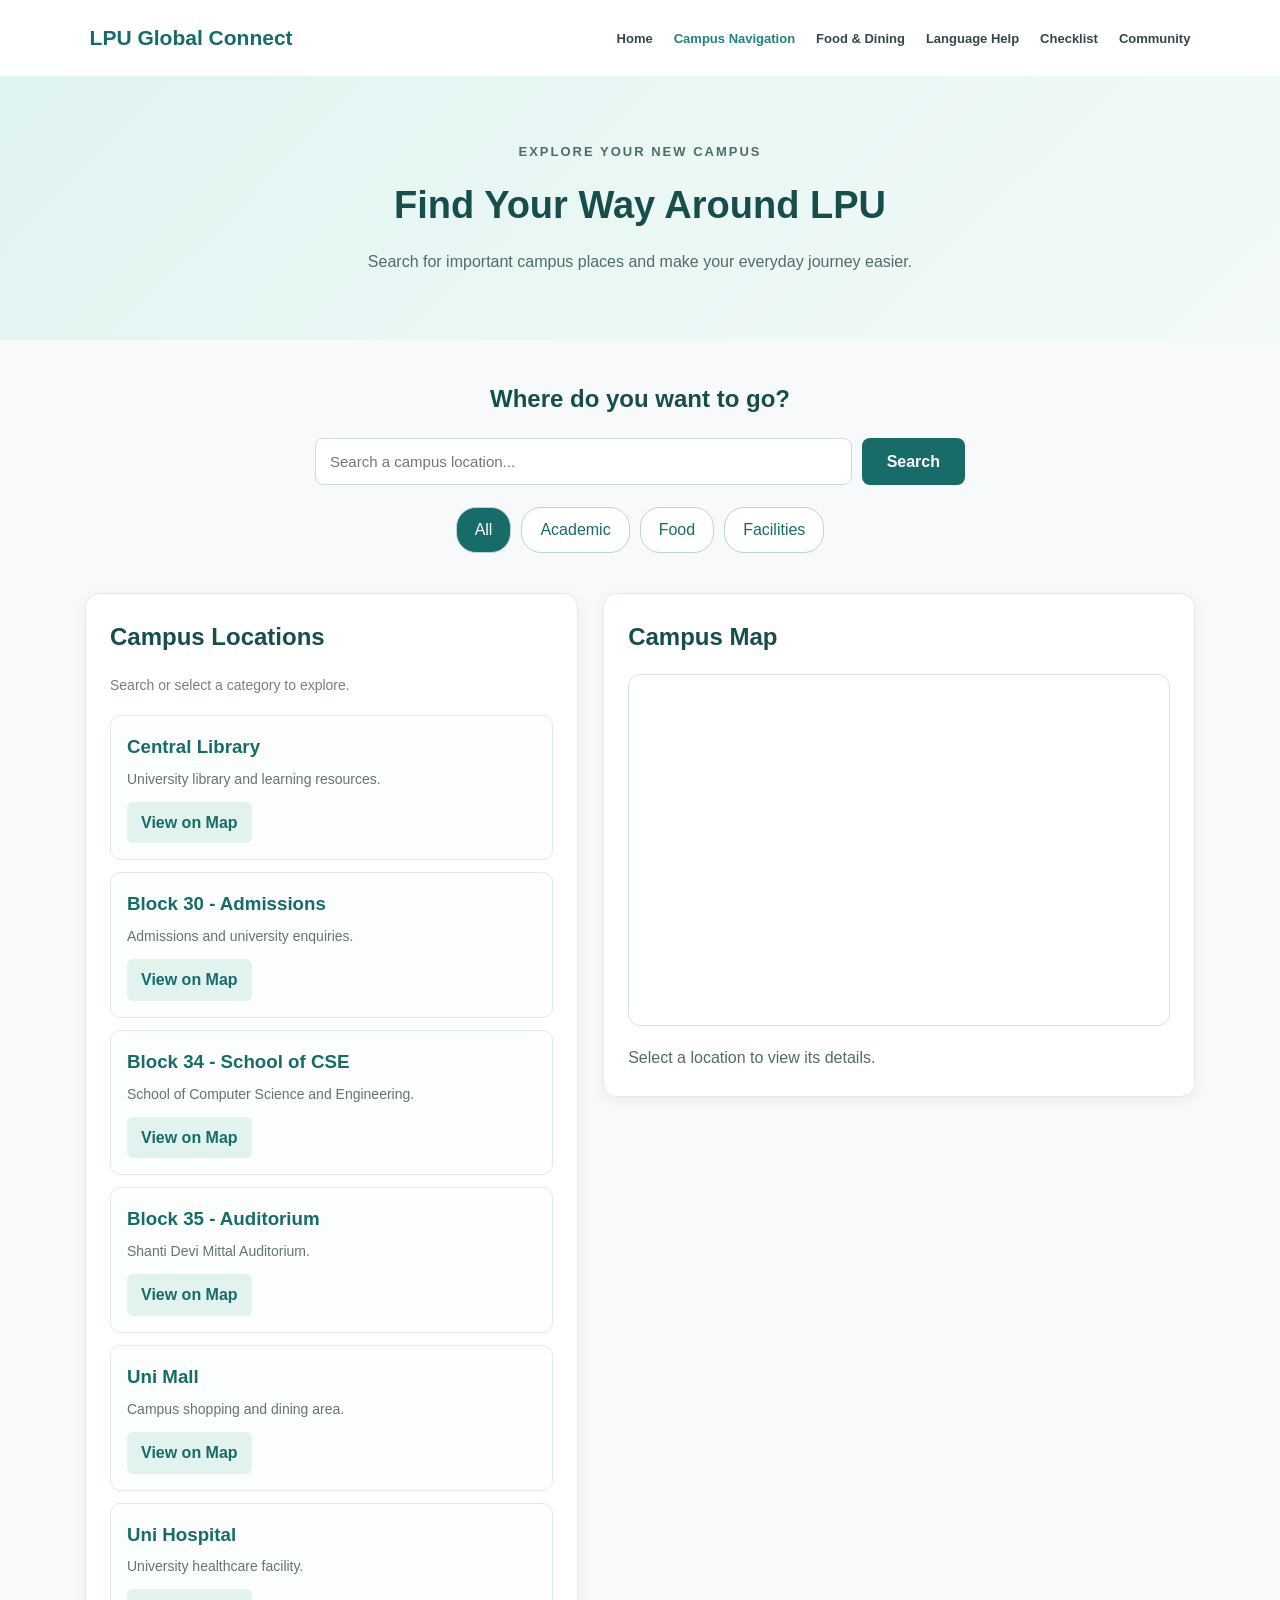
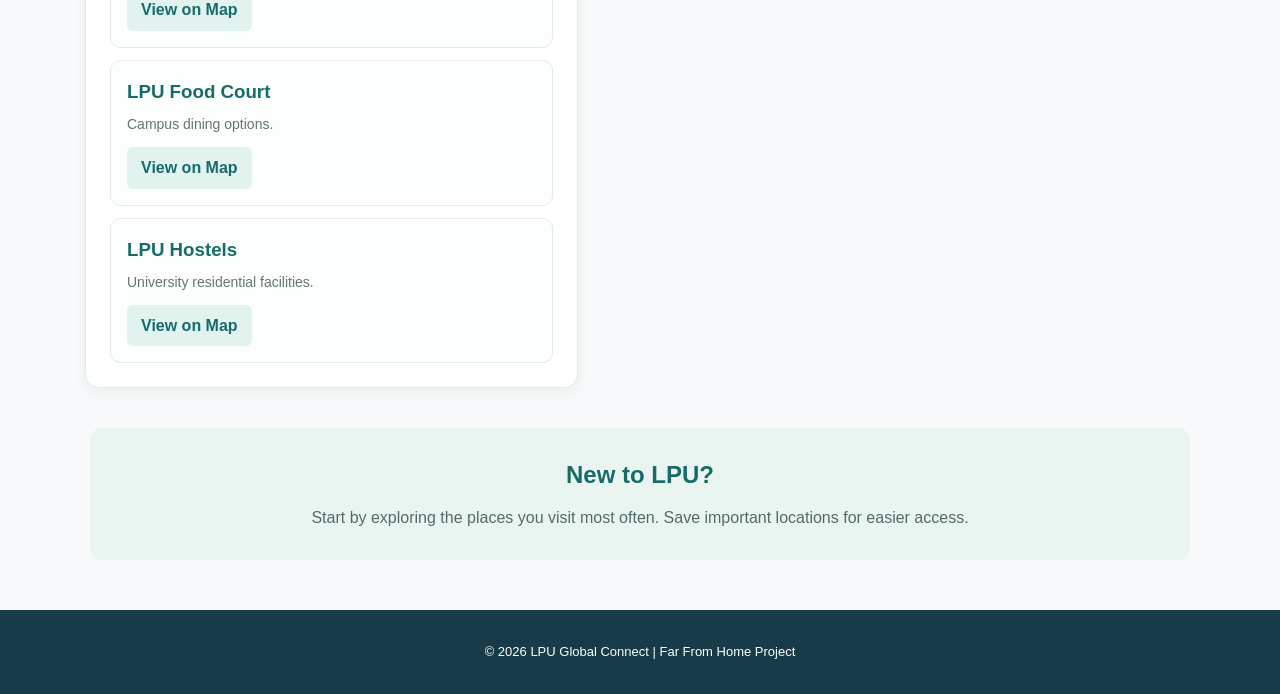
==== campus.html @ e8a8649f "Add files via upload" ====
<!DOCTYPE html>
<html lang="en">
<head>
    <meta charset="UTF-8">
    <meta name="viewport" content="width=device-width, initial-scale=1.0">
    <title>Campus Navigation | LPU Global Connect</title>
    <link rel="stylesheet" href="css.css">
    <link rel="stylesheet" href="campus_css.css">
</head>
<body>

<header class="navbar">
    <a href="index.html" class="logo">LPU Global Connect</a>

    <button class="menu-toggle" id="menuToggle"
        aria-label="Open navigation" aria-expanded="false">☰</button>

    <ul class="nav-links" id="navLinks">
        <li><a href="index.html">Home</a></li>
        <li><a href="campus.html">Campus Navigation</a></li>
        <li><a href="food.html">Food & Dining</a></li>
        <li><a href="language.html">Language Help</a></li>
        <li><a href="checklist.html">Checklist</a></li>
        <li><a href="community.html">Community</a></li>
    </ul>
</header>

<main class="campus-page">

    <section class="campus-hero">
        <p class="eyebrow">EXPLORE YOUR NEW CAMPUS</p>
        <h1>Find Your Way Around LPU</h1>
        <p>Search for important campus places and make your
           everyday journey easier.</p>
    </section>

    <section class="campus-search-section">
        <h2>Where do you want to go?</h2>

        <div class="search-box">
            <input type="text" id="locationSearch"
                placeholder="Search a campus location...">
            <button id="searchBtn">Search</button>
        </div>

        <div class="location-filters">
            <button class="filter-btn active" data-category="all">All</button>
            <button class="filter-btn" data-category="academic">Academic</button>
            <button class="filter-btn" data-category="food">Food</button>
            <button class="filter-btn" data-category="facilities">Facilities</button>
        </div>
    </section>

    <section class="campus-content">
        <div class="location-panel">
            <h2>Campus Locations</h2>
            <p class="section-note">Search or select a category to explore.</p>
            <div id="locationResults" class="location-results">
                <p>Loading campus locations...</p>
            </div>
        </div>

        <div class="map-panel">
            <h2>Campus Map</h2>
            <div class="map-container">
            <iframe
                id="campusMap"
                src="https://www.google.com/maps?q=Lovely+Professional+University,+Phagwara,+Punjab&output=embed"
                width="100%"
                height="350"
                style="border:0;"
                loading="lazy"
                allowfullscreen
                referrerpolicy="no-referrer-when-downgrade">
            </iframe>
        </div>
            <div id="locationDetails" class="location-details">
                <p>Select a location to view its details.</p>
            </div>
        </div>
    </section>

    <section class="campus-tip">
        <h2>New to LPU?</h2>
        <p>Start by exploring the places you visit most often.
           Save important locations for easier access.</p>
    </section>

</main>

<footer class="footer">
    <p>© 2026 LPU Global Connect | Far From Home Project</p>
</footer>

<script src="java.js"></script>
<script src="campus_js.js"></script>
</body>
</html>
---- css.css ----
/* GLOBAL */
* {
    margin: 0;
    padding: 0;
    box-sizing: border-box;
}

html {
    scroll-behavior: smooth;
}

body {
    font-family: Arial, sans-serif;
    color: #263b43;
    background: #f7f9fa;
    line-height: 1.6;
}

a {
    text-decoration: none;
    color: inherit;
}

button {
    font: inherit;
    cursor: pointer;
}

/* NAVBAR */
.site-header {
    position: sticky;
    top: 0;
    z-index: 100;
}

.navbar {
    min-height: 76px;
    padding: 14px 7%;
    background: white;
    display: flex;
    align-items: center;
    justify-content: space-between;
    box-shadow: 0 2px 12px rgba(0,0,0,0.07);
}

.logo {
    font-size: 21px;
    font-weight: bold;
    color: #176b68;
}

.logo-icon {
    margin-right: 6px;
}

.nav-links {
    display: flex;
    align-items: center;
    gap: 21px;
    list-style: none;
}

.nav-links a {
    font-size: 13px;
    font-weight: bold;
    color: #34474c;
    transition: 0.2s;
}

.nav-links a:hover,
.nav-links a.active {
    color: #21837d;
}

.menu-toggle {
    display: none;
    border: none;
    background: none;
    color: #176b68;
    font-size: 27px;
}

/* HERO */
.hero {
    min-height: 520px;
    padding: 75px 9%;
    display: grid;
    grid-template-columns: 1.4fr 0.8fr;
    align-items: center;
    gap: 50px;
    background: linear-gradient(120deg, #dff1ef, #edf1fb);
}

.hero-content {
    max-width: 650px;
}

.eyebrow {
    color: #21837d;
    font-size: 11px;
    font-weight: bold;
    letter-spacing: 2px;
}

.hero h1 {
    margin: 17px 0;
    color: #173b49;
    font-size: clamp(36px, 5vw, 55px);
    line-height: 1.14;
}

.hero h1 span {
    color: #21837d;
}

.hero-content p {
    max-width: 590px;
    margin-bottom: 28px;
    color: #52666d;
}

.hero-buttons {
    display: flex;
    flex-wrap: wrap;
    gap: 13px;
}

.primary-btn,
.outline-btn {
    display: inline-block;
    padding: 12px 22px;
    border-radius: 7px;
    font-weight: bold;
    font-size: 14px;
    transition: 0.2s;
}

.primary-btn {
    background: #176b68;
    color: white;
    border: 1px solid #176b68;
}

.primary-btn:hover {
    background: #10514f;
}

.outline-btn {
    background: white;
    border: 1px solid #176b68;
    color: #176b68;
}

.outline-btn:hover {
    background: #e0f2f1;
}

/* WELCOME CARD */
.hero-side {
    display: flex;
    justify-content: center;
}

.welcome-card {
    width: 100%;
    max-width: 340px;
    padding: 32px 25px;
    border-radius: 17px;
    background: white;
    box-shadow: 0 12px 35px rgba(23,59,73,0.10);
}

.welcome-icon {
    font-size: 45px;
}

.welcome-card h3 {
    margin: 13px 0 8px;
    color: #176b68;
    font-size: 22px;
}

.welcome-card p {
    color: #687a80;
    font-size: 14px;
}

.welcome-stats {
    display: flex;
    justify-content: space-between;
    margin-top: 25px;
    padding-top: 20px;
    border-top: 1px solid #edf0f0;
}

.welcome-stats div {
    display: flex;
    flex-direction: column;
}

.welcome-stats strong {
    color: #21837d;
    font-size: 21px;
}

.welcome-stats span {
    color: #687a80;
    font-size: 12px;
}

/* SECTIONS */
.section {
    padding: 75px 8%;
}

.tinted {
    background: #eaf4f3;
}

.section-heading {
    text-align: center;
    max-width: 700px;
    margin: 0 auto 40px;
}

.section-heading h2,
.about h2 {
    margin: 10px 0;
    color: #173b49;
    font-size: 32px;
}

.section-heading p,
.about p {
    color: #64777d;
}

/* SERVICE CARDS */
.service-grid {
    display: grid;
    grid-template-columns: repeat(3, 1fr);
    gap: 21px;
}

.service-card {
    display: block;
    padding: 27px 23px;
    border-radius: 12px;
    background: white;
    box-shadow: 0 4px 16px rgba(0,0,0,0.05);
    transition: transform 0.25s, box-shadow 0.25s;
}

.service-card:hover {
    transform: translateY(-5px);
    box-shadow: 0 9px 23px rgba(0,0,0,0.09);
}

.card-icon {
    display: block;
    margin-bottom: 13px;
    font-size: 36px;
}

.service-card h3 {
    margin-bottom: 9px;
    color: #176b68;
    font-size: 18px;
}

.service-card p {
    color: #687a80;
    font-size: 14px;
}

.card-link {
    display: inline-block;
    margin-top: 18px;
    color: #176b68;
    font-weight: bold;
    font-size: 14px;
}

/* FIRST STEPS */
.steps-grid {
    display: grid;
    grid-template-columns: repeat(3, 1fr);
    gap: 20px;
}

.step-card {
    padding: 25px;
    border-radius: 11px;
    background: white;
    border: 1px solid #deebea;
}

.step-number {
    display: inline-block;
    margin-bottom: 13px;
    color: #21837d;
    font-size: 25px;
    font-weight: bold;
}

.step-card h3 {
    margin-bottom: 9px;
    color: #176b68;
}

.step-card p {
    margin-bottom: 17px;
    color: #687a80;
    font-size: 14px;
}

.step-card a {
    color: #176b68;
    font-size: 13px;
    font-weight: bold;
}

/* HELP BANNER */
.help-banner {
    padding: 45px 9%;
    display: flex;
    justify-content: space-between;
    align-items: center;
    gap: 25px;
    background: #173b49;
    color: white;
}

.help-banner .eyebrow {
    color: #8ed4ca;
}

.help-banner h2 {
    margin: 9px 0;
    font-size: 27px;
}

.help-banner p {
    color: #d0dfe0;
    font-size: 14px;
}

.help-banner .primary-btn {
    flex-shrink: 0;
    background: #21837d;
    border-color: #21837d;
}

/* ABOUT */
.about {
    text-align: center;
    background: white;
}

.about p {
    max-width: 750px;
    margin: 15px auto 0;
}

/* FOOTER */
footer {
    padding: 32px 15px;
    background: #173b49;
    color: white;
    text-align: center;
}

footer h3 {
    margin-bottom: 6px;
}

footer p {
    font-size: 13px;
}

.footer-links {
    display: flex;
    justify-content: center;
    flex-wrap: wrap;
    gap: 22px;
    margin: 18px 0;
}

.footer-links a {
    color: #d0e3e2;
    font-size: 13px;
}

.footer-links a:hover {
    color: white;
}

.copyright {
    margin-top: 15px;
    color: #c5d6d8;
    font-size: 12px;
}

/* SHARED PAGE COMPONENTS */
.page-hero {
    padding: 55px 8%;
    background: linear-gradient(120deg, #dff1ef, #edf1fb);
    text-align: center;
}

.page-hero h1 {
    margin: 10px 0;
    color: #173b49;
    font-size: 36px;
}

.page-hero p {
    max-width: 650px;
    margin: auto;
    color: #52666d;
}

.content-container {
    max-width: 1100px;
    margin: auto;
}

.content-card {
    padding: 24px;
    border-radius: 12px;
    background: white;
    box-shadow: 0 4px 15px rgba(0,0,0,0.05);
}

.content-card h3 {
    color: #176b68;
    margin-bottom: 10px;
}

.primary-btn:focus-visible,
.outline-btn:focus-visible,
.nav-links a:focus-visible {
    outline: 3px solid #e0a43a;
    outline-offset: 3px;
}

/* RESPONSIVE DESIGN */
@media (max-width: 1000px) {
    .navbar {
        padding: 14px 4%;
    }

    .nav-links {
        gap: 12px;
    }

    .nav-links a {
        font-size: 12px;
    }

    .service-grid {
        grid-template-columns: repeat(2, 1fr);
    }
}

@media (max-width: 760px) {
    .menu-toggle {
        display: block;
    }

    .navbar {
        flex-wrap: wrap;
    }

    .nav-links {
        display: none;
        width: 100%;
        flex-direction: column;
        align-items: flex-start;
        padding: 15px 0 5px;
    }

    .nav-links.active {
        display: flex;
    }

    .nav-links a {
        font-size: 14px;
    }

    .hero {
        grid-template-columns: 1fr;
        padding: 55px 7%;
        gap: 35px;
    }

    .hero-side {
        justify-content: flex-start;
    }

    .welcome-card {
        max-width: 100%;
    }

    .section {
        padding: 55px 6%;
    }

    .section-heading h2 {
        font-size: 27px;
    }

    .service-grid,
    .steps-grid {
        grid-template-columns: 1fr;
    }

    .help-banner {
        flex-direction: column;
        align-items: flex-start;
        padding: 40px 7%;
    }

    .page-hero h1 {
        font-size: 29px;
    }
}
---- campus_css.css ----
/* =========================
   CAMPUS NAVIGATION PAGE
========================= */

.campus-page {
    padding-bottom: 50px;
}

.campus-hero {
    background: linear-gradient(135deg, #e0f4f1, #f3faf9);
    text-align: center;
    padding: 65px 20px;
}

.eyebrow {
    color: #16817a;
    font-weight: 700;
    letter-spacing: 2px;
    font-size: 13px;
}

.campus-hero h1 {
    color: #174e4b;
    font-size: 38px;
    margin: 12px 0;
}

.campus-hero p {
    color: #526b69;
    line-height: 1.7;
}

.campus-search-section {
    max-width: 950px;
    margin: 40px auto;
    padding: 0 20px;
    text-align: center;
}

.campus-search-section h2,
.location-panel h2,
.map-panel h2 {
    color: #174e4b;
    margin-bottom: 18px;
}

.search-box {
    display: flex;
    gap: 10px;
    max-width: 650px;
    margin: 20px auto;
}

.search-box input {
    flex: 1;
    min-width: 0;
    padding: 14px;
    border: 1px solid #cbdedb;
    border-radius: 8px;
    font-size: 15px;
}

.search-box button {
    background: #176b68;
    color: white;
    border: none;
    border-radius: 8px;
    padding: 0 25px;
    cursor: pointer;
    font-weight: 600;
}

.search-box button:hover {
    background: #105451;
}

.location-filters {
    display: flex;
    justify-content: center;
    flex-wrap: wrap;
    gap: 10px;
    margin-top: 22px;
}

.filter-btn {
    padding: 9px 18px;
    border: 1px solid #b9d6d1;
    background: white;
    color: #176b68;
    border-radius: 20px;
    cursor: pointer;
}

.filter-btn.active,
.filter-btn:hover {
    background: #176b68;
    color: white;
}

.campus-content {
    max-width: 1150px;
    margin: 35px auto;
    padding: 0 20px;
    display: grid;
    grid-template-columns: 1fr 1.2fr;
    gap: 25px;
    align-items: start;
}

.location-panel,
.map-panel {
    background: white;
    border: 1px solid #e1ecea;
    border-radius: 14px;
    padding: 24px;
    box-shadow: 0 4px 15px rgba(20, 70, 65, 0.06);
}

.section-note {
    color: #71827f;
    font-size: 14px;
    margin-bottom: 18px;
}

.location-results {
    display: flex;
    flex-direction: column;
    gap: 12px;
}

.location-card {
    border: 1px solid #e1ecea;
    padding: 16px;
    border-radius: 10px;
    background: #fbfefd;
}

.location-card h3 {
    color: #176b68;
    margin-bottom: 7px;
}

.location-card p {
    color: #637572;
    font-size: 14px;
    line-height: 1.5;
}

.location-card button {
    margin-top: 12px;
    padding: 8px 14px;
    background: #e1f2ef;
    color: #176b68;
    border: none;
    border-radius: 6px;
    cursor: pointer;
    font-weight: 600;
}

.location-card button:hover {
    background: #cce8e3;
}

.map-placeholder {
    min-height: 250px;
    background: #edf6f4;
    border: 1px dashed #a8c9c3;
    border-radius: 10px;
    display: flex;
    flex-direction: column;
    justify-content: center;
    align-items: center;
    text-align: center;
    padding: 25px;
}

.map-placeholder span {
    font-size: 42px;
    margin-bottom: 12px;
}

.map-placeholder h3 {
    color: #176b68;
    margin-bottom: 8px;
}

.map-placeholder p {
    color: #637572;
    font-size: 14px;
    line-height: 1.6;
}

.location-details {
    margin-top: 18px;
    color: #526b69;
    line-height: 1.7;
}

.location-details a {
    display: inline-block;
    margin-top: 10px;
    color: #176b68;
    font-weight: 600;
}

.campus-tip {
    max-width: 1100px;
    margin: 40px auto 0;
    padding: 28px;
    background: #eaf5f2;
    border-radius: 12px;
    text-align: center;
}

.campus-tip h2 {
    color: #176b68;
    margin-bottom: 10px;
}

.campus-tip p {
    color: #526b69;
    line-height: 1.7;
}

/* MOBILE RESPONSIVENESS */

@media (max-width: 760px) {
    .campus-hero h1 {
        font-size: 29px;
    }

    .campus-content {
        grid-template-columns: 1fr;
    }

    .search-box {
        flex-direction: column;
    }

    .search-box button {
        padding: 13px;
    }

    .location-filters {
        gap: 7px;
    }

    .filter-btn {
        padding: 8px 13px;
        font-size: 13px;
    }

    .campus-tip {
        margin: 25px 20px 0;
    }
}

/* GOOGLE MAP */

.map-container {
    width: 100%;
    overflow: hidden;
    border-radius: 12px;
    border: 1px solid #d5e5e1;
}

.map-container iframe {
    display: block;
    width: 100%;
    min-height: 350px;
}

.directions-btn {
    display: inline-block;
    margin-top: 14px;
    padding: 11px 18px;
    background: #176b68;
    color: white !important;
    text-decoration: none;
    border-radius: 8px;
    font-weight: 600;
}

.directions-btn:hover {
    background: #105451;
}
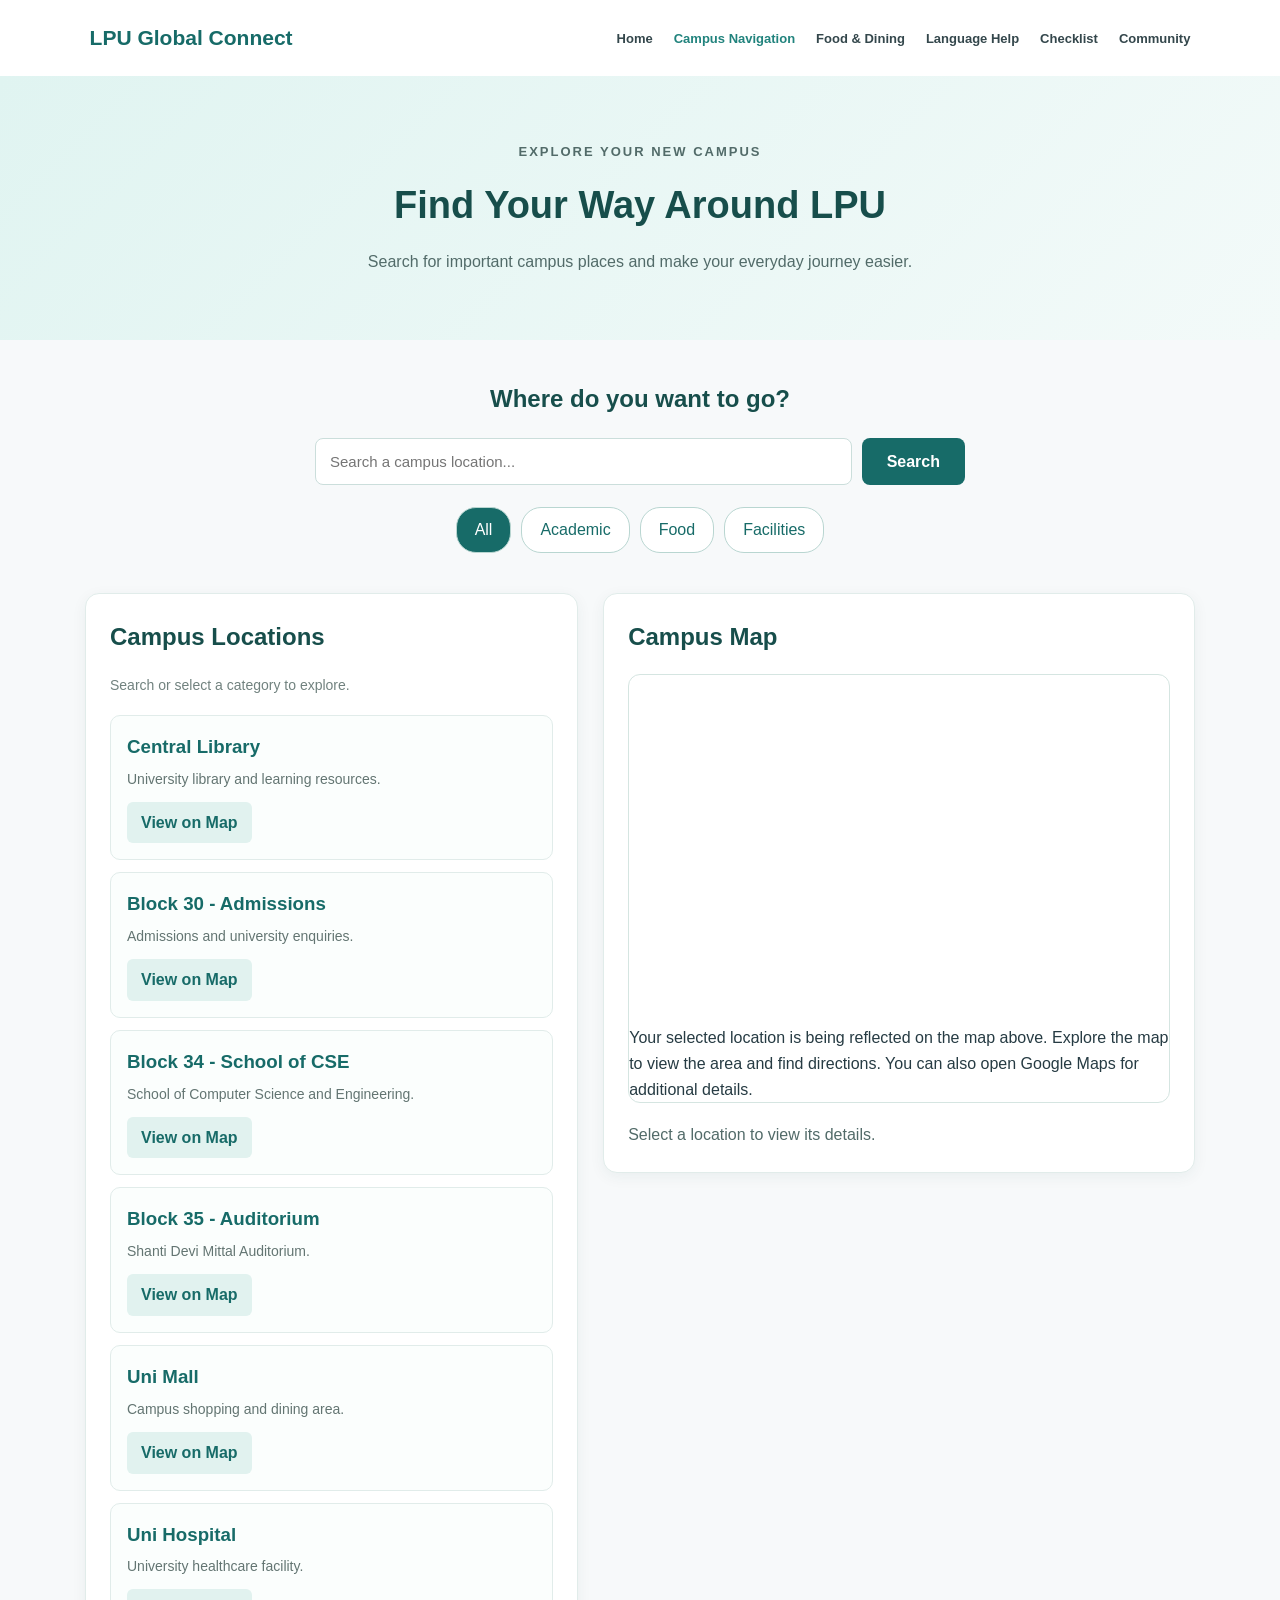
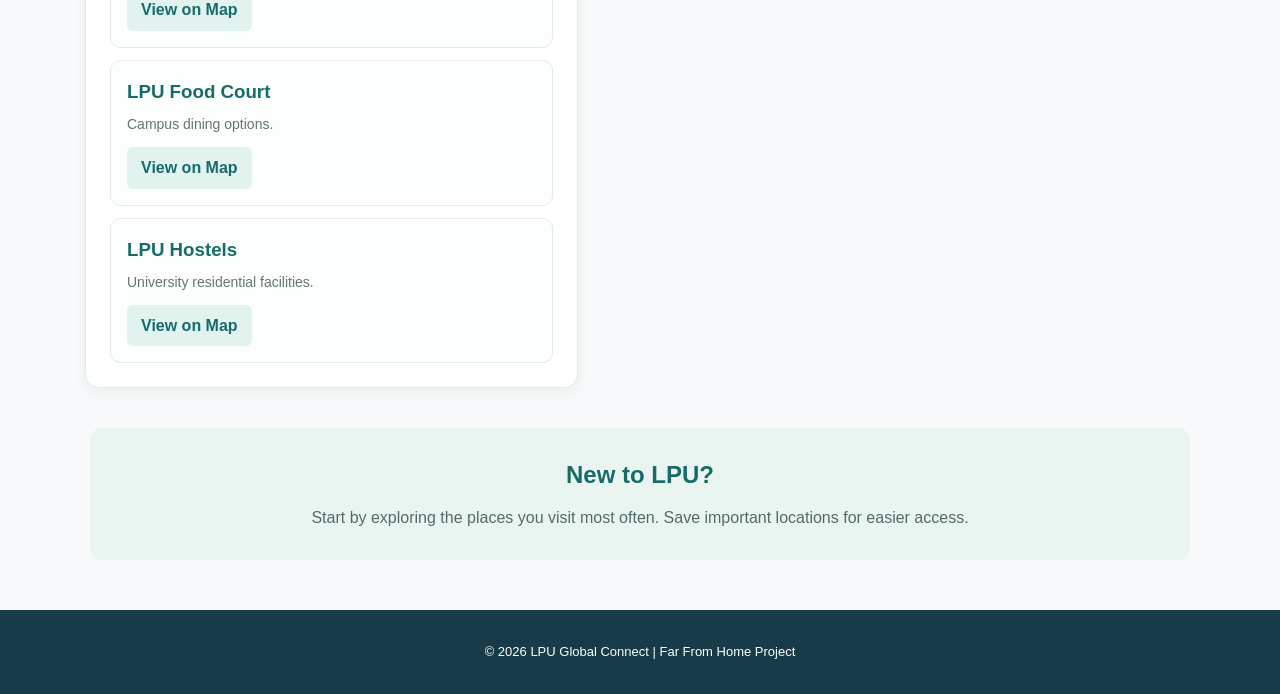
==== commit c20f9e8d: "Add files via upload" ====
--- a/campus.html
+++ b/campus.html
@@ -73,6 +73,9 @@
                 allowfullscreen
                 referrerpolicy="no-referrer-when-downgrade">
             </iframe>
+            <p id="mapMessage">
+    Your selected location is being reflected on the map above. Explore the map to view the area and find directions. You can also open Google Maps for additional details.
+</p>
         </div>
             <div id="locationDetails" class="location-details">
                 <p>Select a location to view its details.</p>
